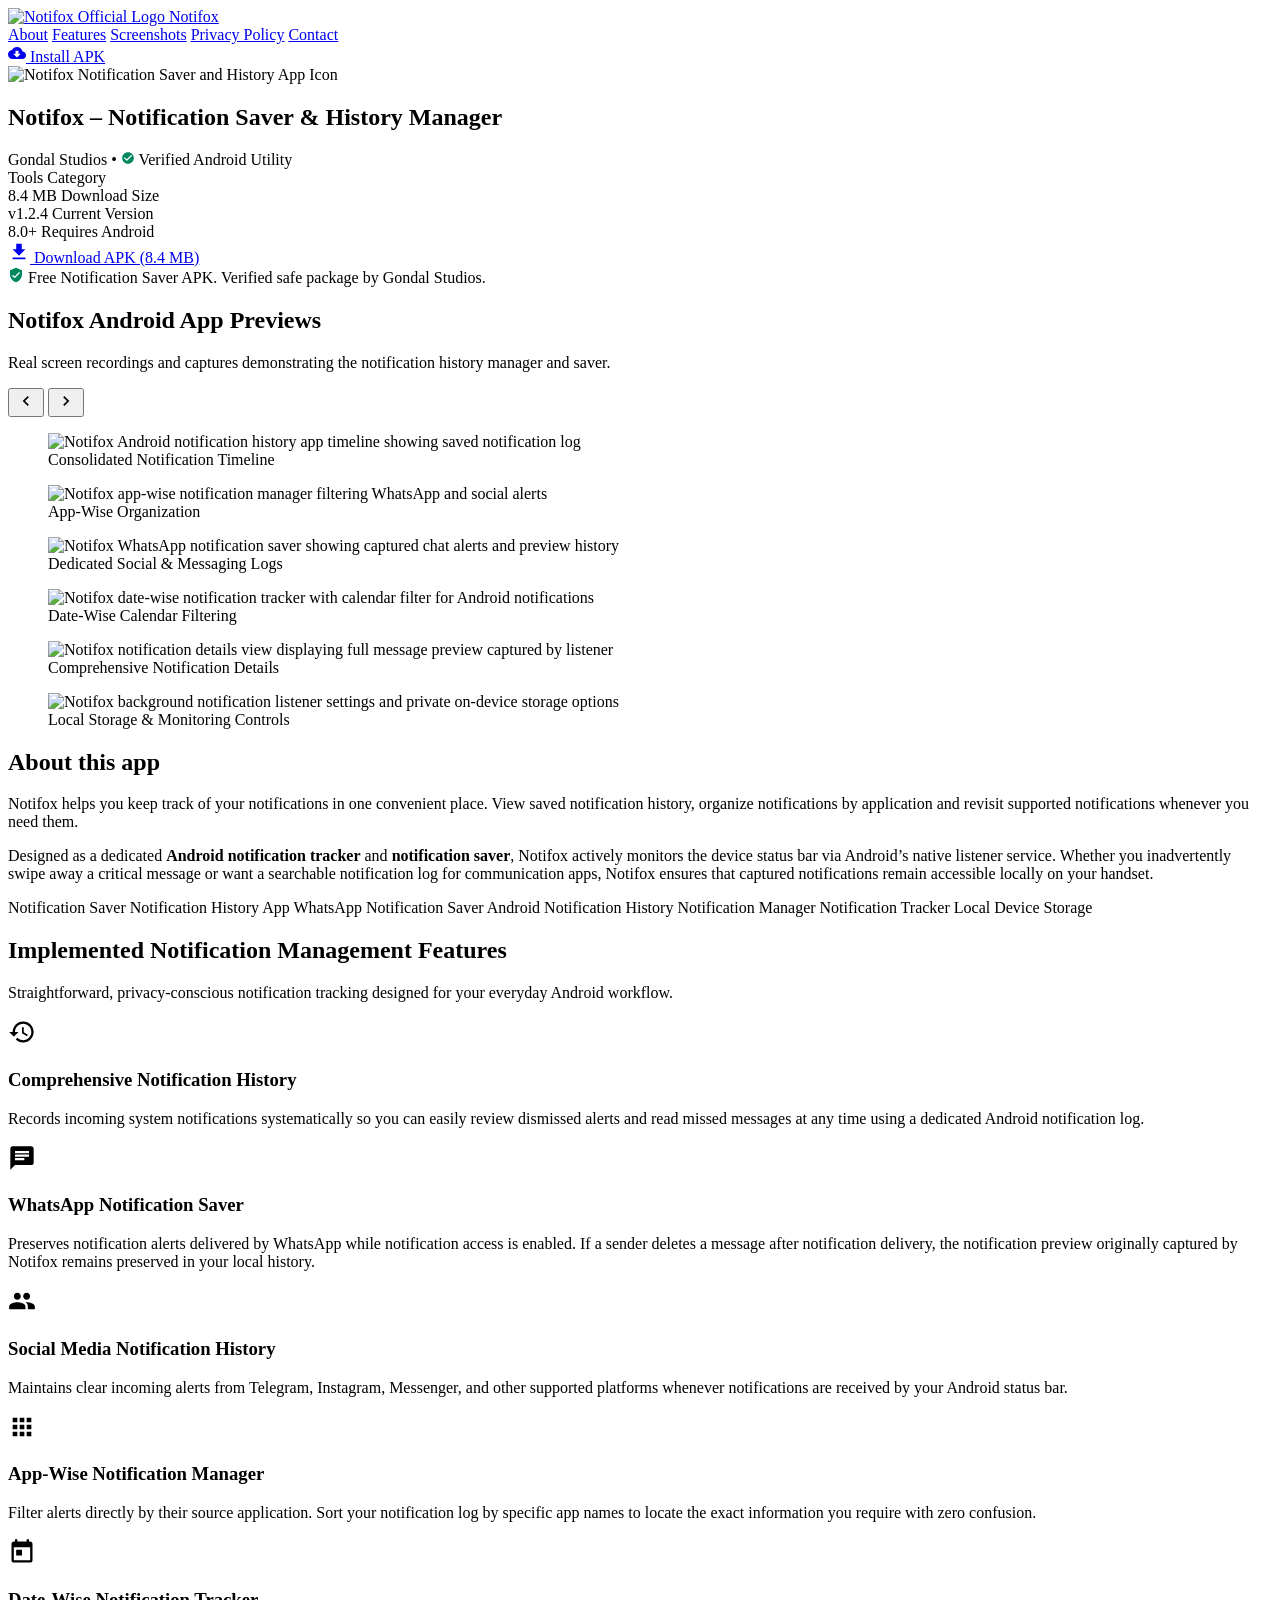
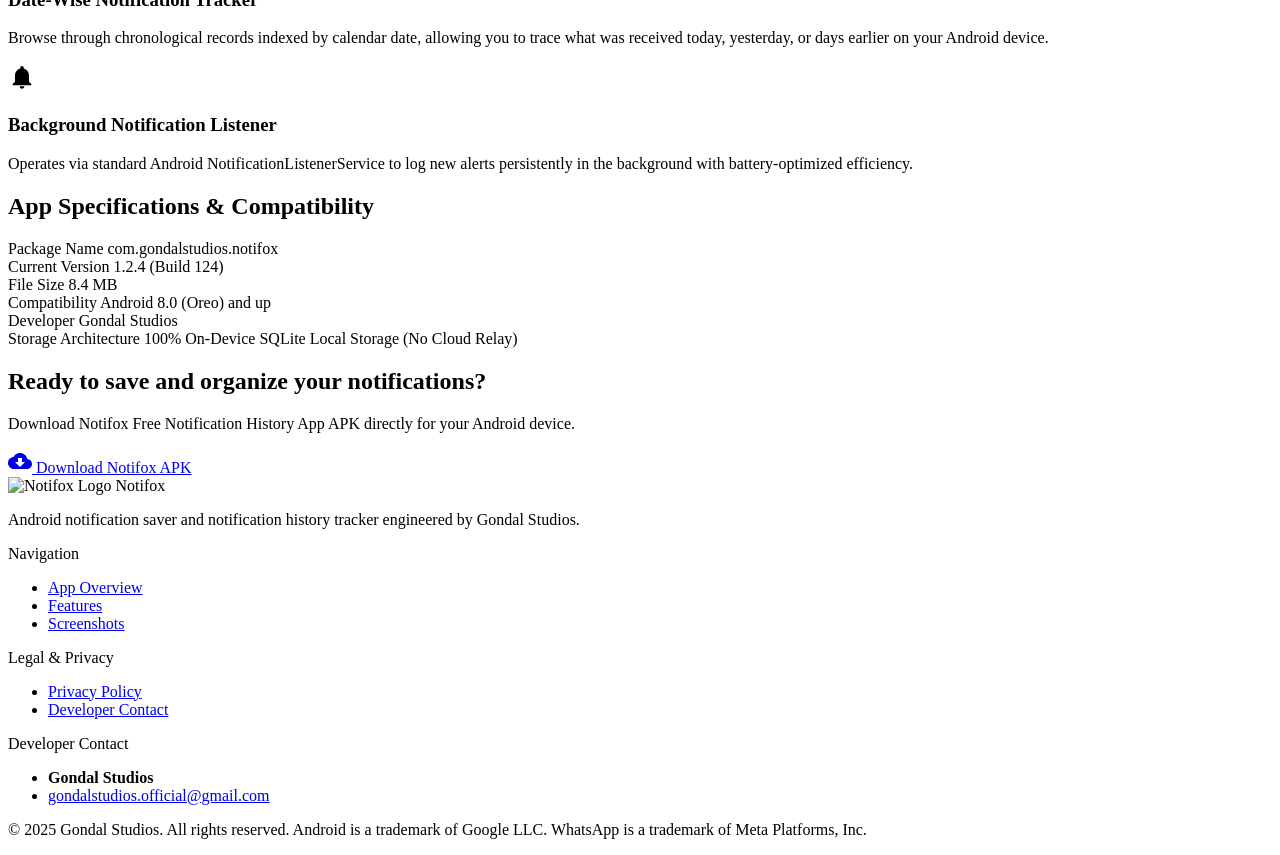
==== index.html @ d91ffbf2 "Add files via upload" ====
<!DOCTYPE html>
<html lang="en" prefix="og: https://ogp.me/ns#">
<head>
  <meta charset="UTF-8">
  <meta name="viewport" content="width=device-width, initial-scale=1.0, shrink-to-fit=no">
  <meta http-equiv="X-UA-Compatible" content="IE=edge">

  <!-- Primary SEO Metadata -->
  <title data-config="seoTitle">Notifox – Notification Saver & History for WhatsApp and Android</title>
  <meta name="title" content="Notifox – Notification Saver & History for WhatsApp and Android">
  <meta name="description" data-config-content="seoDescription" content="Save and manage your notification history with Notifox. Keep track of WhatsApp and other app notifications in one convenient place. Download Notifox APK for free.">
  <meta name="keywords" data-config-content="keywords" content="Notifox, Notification Saver, Notification History App, WhatsApp Notification Saver, Android Notification History, Notification Manager, Notification Tracker, WhatsApp Notification History, Save WhatsApp Notifications, Social Media Notification History, Deleted Message Notification History, Notification History Android, Notification Saver APK, Free Notification History App">
  <meta name="author" content="Gondal Studios">
  <meta name="robots" content="index, follow, max-image-preview:large, max-snippet:-1, max-video-preview:-1">
  <meta name="googlebot" content="index, follow, max-snippet:-1, max-image-preview:large, max-video-preview:-1">
  <meta name="bingbot" content="index, follow, max-snippet:-1, max-image-preview:large">
  
  <!-- Canonical URL -->
  <link rel="canonical" href="https://notifox.vercel.app/">

  <!-- Mobile & Browser Display -->
  <meta name="theme-color" content="#ffffff">
  <meta name="application-name" content="Notifox">
  <meta name="apple-mobile-web-app-capable" content="yes">
  <meta name="apple-mobile-web-app-status-bar-style" content="default">
  <meta name="apple-mobile-web-app-title" content="Notifox">
  <meta name="format-detection" content="telephone=no">

  <!-- Open Graph / Facebook -->
  <meta property="og:type" content="website">
  <meta property="og:url" content="https://notifox.vercel.app/">
  <meta property="og:site_name" content="Notifox">
  <meta property="og:locale" content="en_US">
  <meta property="og:title" data-config-content="seoTitle" content="Notifox – Notification Saver & History for WhatsApp and Android">
  <meta property="og:description" data-config-content="seoDescription" content="Save and manage your notification history with Notifox. Keep track of WhatsApp and other app notifications in one convenient place. Download Notifox APK for free.">
  <meta property="og:image" content="https://notifox.vercel.app/assets/icons/app-icon.png">
  <meta property="og:image:alt" content="Notifox - Android Notification Saver App Icon">
  <meta property="og:image:type" content="image/png">
  <meta property="og:image:width" content="512">
  <meta property="og:image:height" content="512">

  <!-- Twitter Card Metadata -->
  <meta name="twitter:card" content="summary">
  <meta name="twitter:site" content="@GondalStudios">
  <meta name="twitter:creator" content="@GondalStudios">
  <meta name="twitter:title" content="Notifox – Notification Saver & History for WhatsApp and Android">
  <meta name="twitter:description" content="Save and manage your notification history with Notifox. Keep track of WhatsApp and other app notifications in one convenient place. Download Notifox APK for free.">
  <meta name="twitter:image" content="https://notifox.vercel.app/assets/icons/app-icon.png">

  <!-- Favicons (PNG) -->
  <link rel="icon" type="image/png" sizes="64x64" href="assets/icons/favicon.png">
  <link rel="icon" type="image/png" sizes="32x32" href="assets/icons/favicon.png">
  <link rel="apple-touch-icon" sizes="180x180" href="assets/icons/app-icon.png">

  <!-- Google Fonts: Preconnect -->
  <link rel="preconnect" href="https://fonts.googleapis.com">
  <link rel="preconnect" href="https://fonts.gstatic.com" crossorigin>
  <link href="https://fonts.googleapis.com/css2?family=Google+Sans:wght@400;500;700&family=Inter:wght@400;500;600;700&display=swap" rel="stylesheet">

  <link rel="stylesheet" href="css/style.css">

  <!-- Structured Data: Organization -->
  <script type="application/ld+json">
  {
    "@context": "https://schema.org",
    "@type": "Organization",
    "@id": "https://notifox.vercel.app/#organization",
    "name": "Gondal Studios",
    "url": "https://notifox.vercel.app/",
    "logo": {
      "@type": "ImageObject",
      "url": "https://notifox.vercel.app/assets/icons/app-icon.png",
      "width": 512,
      "height": 512
    },
    "email": "gondalstudios.official@gmail.com"
  }
  </script>

  <!-- Structured Data: WebSite -->
  <script type="application/ld+json">
  {
    "@context": "https://schema.org",
    "@type": "WebSite",
    "@id": "https://notifox.vercel.app/#website",
    "url": "https://notifox.vercel.app/",
    "name": "Notifox",
    "description": "Android Notification Saver & Notification History Application",
    "publisher": {
      "@id": "https://notifox.vercel.app/#organization"
    },
    "inLanguage": "en-US"
  }
  </script>

  <!-- Structured Data: SoftwareApplication (Accurate, Real Data Only) -->
  <script type="application/ld+json">
  {
    "@context": "https://schema.org",
    "@type": "SoftwareApplication",
    "@id": "https://notifox.vercel.app/#application",
    "name": "Notifox",
    "alternateName": "Notifox Android Notification Saver",
    "operatingSystem": "Android 8.0 and up",
    "applicationCategory": "UtilitiesApplication",
    "applicationSubCategory": "Notification Manager",
    "softwareVersion": "1.2.4",
    "fileSize": "8.4MB",
    "description": "Save and manage your notification history with Notifox. Keep track of WhatsApp and other app notifications in one convenient place. Download Notifox APK for free.",
    "url": "https://notifox.vercel.app/",
    "downloadUrl": "https://drive.google.com/uc?export=download&id=YOUR_FILE_ID_HERE",
    "author": {
      "@id": "https://notifox.vercel.app/#organization"
    },
    "offers": {
      "@type": "Offer",
      "price": "0",
      "priceCurrency": "USD",
      "availability": "https://schema.org/InStock"
    },
    "featureList": [
      "Notification History Timeline",
      "WhatsApp Notification Saver",
      "Social Media Notification History",
      "App-wise Notification Organization",
      "Date-wise Notification History Calendar",
      "Background Notification Listener",
      "Private On-Device SQLite Storage"
    ]
  }
  </script>
</head>
<body>

  <!-- Top Play Store Style Navigation Bar -->
  <header class="ps-navbar" role="banner">
    <div class="container ps-navbar-inner">
      <a href="index.html" class="ps-brand" aria-label="Notifox Home - Android Notification History App">
        <img src="assets/icons/app-icon.png" alt="Notifox Official Logo" class="brand-icon" width="36" height="36" decoding="async">
        <span class="brand-text">Notifox</span>
      </a>

      <nav class="ps-nav-links" aria-label="Main Navigation">
        <a href="#about" class="nav-item">About</a>
        <a href="#features" class="nav-item">Features</a>
        <a href="#screenshots" class="nav-item">Screenshots</a>
        <a href="pages/privacy.html" class="nav-item">Privacy Policy</a>
        <a href="pages/contact.html" class="nav-item">Contact</a>
      </nav>

      <div class="ps-nav-cta">
        <a href="#" class="btn-download-trigger btn-header-action" data-download-btn target="_blank" rel="noopener noreferrer" aria-label="Download Notifox APK Free">
          <svg class="icon" viewBox="0 0 24 24" width="18" height="18" fill="currentColor" aria-hidden="true">
            <path d="M19.35 10.04C18.67 6.59 15.64 4 12 4 9.11 4 6.6 5.64 5.35 8.04 2.34 8.36 0 10.91 0 14c0 3.31 2.69 6 6 6h13c2.76 0 5-2.24 5-5 0-2.64-2.05-4.78-4.65-4.96zM17 13l-5 5-5-5h3V9h4v4h3z"/>
          </svg>
          <span>Install APK</span>
        </a>
      </div>
    </div>
  </header>

  <main id="main-content">
    <!-- Play Store Product Hero Section -->
    <section class="app-hero-section" aria-labelledby="app-title">
      <div class="container">
        <div class="app-hero-card">
          <!-- App Icon Box -->
          <div class="app-icon-wrapper">
            <img src="assets/icons/app-icon.png" alt="Notifox Notification Saver and History App Icon" class="app-icon" width="144" height="144" data-config-src="appIconPath" fetchpriority="high">
          </div>

          <!-- App Metadata & Quick Details -->
          <div class="app-meta-wrapper">
            <div class="app-title-group">
              <h1 id="app-title" class="app-name">Notifox – Notification Saver &amp; History Manager</h1>
              <div class="developer-subline">
                <span class="developer-name" data-config="developerName">Gondal Studios</span>
                <span class="bullet" aria-hidden="true">•</span>
                <span class="verified-tag">
                  <svg viewBox="0 0 24 24" width="14" height="14" fill="#01875f" aria-hidden="true">
                    <path d="M12 2C6.48 2 2 6.48 2 12s4.48 10 10 10 10-4.48 10-10S17.52 2 12 2zm-2 15l-5-5 1.41-1.41L10 14.17l7.59-7.59L19 8l-9 9z"/>
                  </svg>
                  <span>Verified Android Utility</span>
                </span>
              </div>
            </div>

            <!-- Play Store Badges Row -->
            <div class="meta-chips-row">
              <div class="meta-chip">
                <span class="chip-top" data-config="category">Tools</span>
                <span class="chip-bottom">Category</span>
              </div>
              <div class="divider-vertical" aria-hidden="true"></div>
              <div class="meta-chip">
                <span class="chip-top" data-config="apkSize">8.4 MB</span>
                <span class="chip-bottom">Download Size</span>
              </div>
              <div class="divider-vertical" aria-hidden="true"></div>
              <div class="meta-chip">
                <span class="chip-top" data-config="version">v1.2.4</span>
                <span class="chip-bottom">Current Version</span>
              </div>
              <div class="divider-vertical" aria-hidden="true"></div>
              <div class="meta-chip">
                <span class="chip-top">8.0+</span>
                <span class="chip-bottom">Requires Android</span>
              </div>
            </div>

            <!-- Main Download CTA Button -->
            <div class="hero-actions">
              <a href="#" class="btn-primary-play btn-download-trigger" data-download-btn target="_blank" rel="noopener noreferrer" aria-label="Download Notifox APK 8.4 MB">
                <svg viewBox="0 0 24 24" width="22" height="22" fill="currentColor" aria-hidden="true">
                  <path d="M5 20h14v-2H5v2zM19 9h-4V3H9v6H5l7 7 7-7z"/>
                </svg>
                <span>Download APK (<span data-config="apkSize">8.4 MB</span>)</span>
              </a>

              <div class="action-security-note">
                <svg viewBox="0 0 24 24" width="16" height="16" fill="#01875f" aria-hidden="true">
                  <path d="M12 1L3 5v6c0 5.55 3.84 10.74 9 12 5.16-1.26 9-6.45 9-12V5l-9-4zm-2 16l-4-4 1.41-1.41L10 14.17l6.59-6.59L18 9l-8 8z"/>
                </svg>
                <span>Free Notification Saver APK. Verified safe package by Gondal Studios.</span>
              </div>
            </div>
          </div>
        </div>
      </div>
    </section>

    <!-- Screenshot Gallery Section -->
    <section id="screenshots" class="screenshots-section" aria-labelledby="screenshots-title">
      <div class="container">
        <div class="section-header-row">
          <div class="section-heading-group">
            <h2 id="screenshots-title" class="section-title">Notifox Android App Previews</h2>
            <p class="section-subtitle">Real screen recordings and captures demonstrating the notification history manager and saver.</p>
          </div>
          <!-- Gallery Controls for Desktop Navigation -->
          <div class="gallery-nav-buttons" aria-hidden="true">
            <button type="button" id="scrollGalleryPrev" class="gallery-arrow-btn" aria-label="Previous screenshot">
              <svg viewBox="0 0 24 24" width="20" height="20" fill="currentColor"><path d="M15.41 7.41L14 6l-6 6 6 6 1.41-1.41L10.83 12z"/></svg>
            </button>
            <button type="button" id="scrollGalleryNext" class="gallery-arrow-btn" aria-label="Next screenshot">
              <svg viewBox="0 0 24 24" width="20" height="20" fill="currentColor"><path d="M10 6L8.59 7.41 13.17 12l-4.58 4.59L10 18l6-6z"/></svg>
            </button>
          </div>
        </div>

        <!-- Scrollable Track with 6 Screenshots -->
        <div class="gallery-track-container" id="galleryContainer">
          <div class="gallery-track" id="galleryTrack">
            <figure class="screenshot-card" data-index="0">
              <img src="assets/screenshots/screenshot-1.png" alt="Notifox Android notification history app timeline showing saved notification log" width="230" height="498" loading="lazy" decoding="async">
              <figcaption>Consolidated Notification Timeline</figcaption>
            </figure>
            <figure class="screenshot-card" data-index="1">
              <img src="assets/screenshots/screenshot-2.png" alt="Notifox app-wise notification manager filtering WhatsApp and social alerts" width="230" height="498" loading="lazy" decoding="async">
              <figcaption>App-Wise Organization</figcaption>
            </figure>
            <figure class="screenshot-card" data-index="2">
              <img src="assets/screenshots/screenshot-3.png" alt="Notifox WhatsApp notification saver showing captured chat alerts and preview history" width="230" height="498" loading="lazy" decoding="async">
              <figcaption>Dedicated Social &amp; Messaging Logs</figcaption>
            </figure>
            <figure class="screenshot-card" data-index="3">
              <img src="assets/screenshots/screenshot-4.png" alt="Notifox date-wise notification tracker with calendar filter for Android notifications" width="230" height="498" loading="lazy" decoding="async">
              <figcaption>Date-Wise Calendar Filtering</figcaption>
            </figure>
            <figure class="screenshot-card" data-index="4">
              <img src="assets/screenshots/screenshot-5.png" alt="Notifox notification details view displaying full message preview captured by listener" width="230" height="498" loading="lazy" decoding="async">
              <figcaption>Comprehensive Notification Details</figcaption>
            </figure>
            <figure class="screenshot-card" data-index="5">
              <img src="assets/screenshots/screenshot-6.png" alt="Notifox background notification listener settings and private on-device storage options" width="230" height="498" loading="lazy" decoding="async">
              <figcaption>Local Storage &amp; Monitoring Controls</figcaption>
            </figure>
          </div>
        </div>
      </div>
    </section>

    <!-- About Section -->
    <section id="about" class="about-section" aria-labelledby="about-title">
      <div class="container">
        <div class="about-card">
          <h2 id="about-title" class="section-title">About this app</h2>
          
          <div class="about-body">
            <!-- Exact official statement as required -->
            <p class="app-official-description" data-config="aboutText">
              Notifox helps you keep track of your notifications in one convenient place. View saved notification history, organize notifications by application and revisit supported notifications whenever you need them.
            </p>

            <p class="app-official-description" style="margin-top: 10px;">
              Designed as a dedicated <strong>Android notification tracker</strong> and <strong>notification saver</strong>, Notifox actively monitors the device status bar via Android’s native listener service. Whether you inadvertently swipe away a critical message or want a searchable notification log for communication apps, Notifox ensures that captured notifications remain accessible locally on your handset.
            </p>

            <div class="tags-row">
              <span class="spec-tag">Notification Saver</span>
              <span class="spec-tag">Notification History App</span>
              <span class="spec-tag">WhatsApp Notification Saver</span>
              <span class="spec-tag">Android Notification History</span>
              <span class="spec-tag">Notification Manager</span>
              <span class="spec-tag">Notification Tracker</span>
              <span class="spec-tag">Local Device Storage</span>
            </div>
          </div>
        </div>
      </div>
    </section>

    <!-- Features Section -->
    <section id="features" class="features-section" aria-labelledby="features-title">
      <div class="container">
        <div class="section-header">
          <h2 id="features-title" class="section-title">Implemented Notification Management Features</h2>
          <p class="section-subtitle">Straightforward, privacy-conscious notification tracking designed for your everyday Android workflow.</p>
        </div>

        <div class="features-grid">
          <!-- 1. Notification History -->
          <article class="feature-card">
            <div class="feature-icon-box blue" aria-hidden="true">
              <svg viewBox="0 0 24 24" width="28" height="28" fill="currentColor">
                <path d="M13 3c-4.97 0-9 4.03-9 9H1l3.89 3.89.07.14L9 12H6c0-3.87 3.13-7 7-7s7 3.13 7 7-3.13 7-7 7c-1.93 0-3.68-.79-4.94-2.06l-1.42 1.42C8.27 19.99 10.51 21 13 21c4.97 0 9-4.03 9-9s-4.03-9-9-9zm-1 5v5l4.28 2.54.72-1.21-3.5-2.08V8H12z"/>
              </svg>
            </div>
            <h3 class="feature-name">Comprehensive Notification History</h3>
            <p class="feature-desc">Records incoming system notifications systematically so you can easily review dismissed alerts and read missed messages at any time using a dedicated Android notification log.</p>
          </article>

          <!-- 2. WhatsApp Notifications -->
          <article class="feature-card">
            <div class="feature-icon-box green" aria-hidden="true">
              <svg viewBox="0 0 24 24" width="28" height="28" fill="currentColor">
                <path d="M20 2H4c-1.1 0-1.99.9-1.99 2L2 22l4-4h14c1.1 0 2-.9 2-2V4c0-1.1-.9-2-2-2zM6 9h12v2H6V9zm8 5H6v-2h8v2zm4-6H6V6h12v2z"/>
              </svg>
            </div>
            <h3 class="feature-name">WhatsApp Notification Saver</h3>
            <p class="feature-desc">Preserves notification alerts delivered by WhatsApp while notification access is enabled. If a sender deletes a message after notification delivery, the notification preview originally captured by Notifox remains preserved in your local history.</p>
          </article>

          <!-- 3. Social Media Notifications -->
          <article class="feature-card">
            <div class="feature-icon-box purple" aria-hidden="true">
              <svg viewBox="0 0 24 24" width="28" height="28" fill="currentColor">
                <path d="M16 11c1.66 0 2.99-1.34 2.99-3S17.66 5 16 5c-1.66 0-3 1.34-3 3s1.34 3 3 3zm-8 0c1.66 0 2.99-1.34 2.99-3S9.66 5 8 5C6.34 5 5 6.34 5 8s1.34 3 3 3zm0 2c-2.33 0-7 1.17-7 3.5V19h14v-2.5c0-2.33-4.67-3.5-7-3.5zm8 0c-.29 0-.62.02-.97.05 1.16.84 1.97 1.97 1.97 3.45V19h6v-2.5c0-2.33-4.67-3.5-7-3.5z"/>
              </svg>
            </div>
            <h3 class="feature-name">Social Media Notification History</h3>
            <p class="feature-desc">Maintains clear incoming alerts from Telegram, Instagram, Messenger, and other supported platforms whenever notifications are received by your Android status bar.</p>
          </article>

          <!-- 4. App-wise Notification Organization -->
          <article class="feature-card">
            <div class="feature-icon-box amber" aria-hidden="true">
              <svg viewBox="0 0 24 24" width="28" height="28" fill="currentColor">
                <path d="M4 8h4V4H4v4zm6 12h4v-4h-4v4zm-6 0h4v-4H4v4zm0-6h4v-4H4v4zm6 0h4v-4h-4v4zm6-10v4h4V4h-4zm-6 4h4V4h-4v4zm6 6h4v-4h-4v4zm0 6h4v-4h-4v4z"/>
              </svg>
            </div>
            <h3 class="feature-name">App-Wise Notification Manager</h3>
            <p class="feature-desc">Filter alerts directly by their source application. Sort your notification log by specific app names to locate the exact information you require with zero confusion.</p>
          </article>

          <!-- 5. Date-wise Notification History -->
          <article class="feature-card">
            <div class="feature-icon-box teal" aria-hidden="true">
              <svg viewBox="0 0 24 24" width="28" height="28" fill="currentColor">
                <path d="M19 3h-1V1h-2v2H8V1H6v2H5c-1.11 0-1.99.9-1.99 2L3 19c0 1.1.89 2 2 2h14c1.1 0 2-.9 2-2V5c0-1.1-.9-2-2-2zm0 16H5V8h14v11zM7 10h5v5H7z"/>
              </svg>
            </div>
            <h3 class="feature-name">Date-Wise Notification Tracker</h3>
            <p class="feature-desc">Browse through chronological records indexed by calendar date, allowing you to trace what was received today, yesterday, or days earlier on your Android device.</p>
          </article>

          <!-- 6. Background Notification Listener -->
          <article class="feature-card">
            <div class="feature-icon-box indigo" aria-hidden="true">
              <svg viewBox="0 0 24 24" width="28" height="28" fill="currentColor">
                <path d="M12 22c1.1 0 2-.9 2-2h-4c0 1.1.89 2 2 2zm6-6v-5c0-3.07-1.64-5.64-4.5-6.32V4c0-.83-.67-1.5-1.5-1.5s-1.5.67-1.5 1.5v.68C7.63 5.36 6 7.92 6 11v5l-2 2v1h16v-1l-2-2z"/>
              </svg>
            </div>
            <h3 class="feature-name">Background Notification Listener</h3>
            <p class="feature-desc">Operates via standard Android NotificationListenerService to log new alerts persistently in the background with battery-optimized efficiency.</p>
          </article>
        </div>
      </div>
    </section>

    <!-- Technical Specifications & App Info Section -->
    <section class="specs-section" aria-labelledby="specs-title">
      <div class="container">
        <h2 id="specs-title" class="section-title">App Specifications &amp; Compatibility</h2>

        <div class="specs-table-wrapper">
          <div class="specs-row">
            <span class="spec-label">Package Name</span>
            <span class="spec-value" data-config="packageName">com.gondalstudios.notifox</span>
          </div>
          <div class="specs-row">
            <span class="spec-label">Current Version</span>
            <span class="spec-value" data-config="version">1.2.4 (Build 124)</span>
          </div>
          <div class="specs-row">
            <span class="spec-label">File Size</span>
            <span class="spec-value" data-config="apkSize">8.4 MB</span>
          </div>
          <div class="specs-row">
            <span class="spec-label">Compatibility</span>
            <span class="spec-value" data-config="androidRequirement">Android 8.0 (Oreo) and up</span>
          </div>
          <div class="specs-row">
            <span class="spec-label">Developer</span>
            <span class="spec-value" data-config="developerName">Gondal Studios</span>
          </div>
          <div class="specs-row">
            <span class="spec-label">Storage Architecture</span>
            <span class="spec-value">100% On-Device SQLite Local Storage (No Cloud Relay)</span>
          </div>
        </div>
      </div>
    </section>

    <!-- Bottom Install / Download Banner -->
    <section class="bottom-cta-section" aria-labelledby="cta-heading">
      <div class="container">
        <div class="cta-banner-card">
          <div class="cta-banner-content">
            <h2 id="cta-heading" class="cta-title">Ready to save and organize your notifications?</h2>
            <p class="cta-desc">Download Notifox Free Notification History App APK directly for your Android device.</p>
          </div>
          <div class="cta-banner-btn-wrap">
            <a href="#" class="btn-primary-play btn-large btn-download-trigger" data-download-btn target="_blank" rel="noopener noreferrer" aria-label="Download Notifox APK from Gondal Studios">
              <svg viewBox="0 0 24 24" width="24" height="24" fill="currentColor" aria-hidden="true">
                <path d="M19.35 10.04C18.67 6.59 15.64 4 12 4 9.11 4 6.6 5.64 5.35 8.04 2.34 8.36 0 10.91 0 14c0 3.31 2.69 6 6 6h13c2.76 0 5-2.24 5-5 0-2.64-2.05-4.78-4.65-4.96zM17 13l-5 5-5-5h3V9h4v4h3z"/>
              </svg>
              <span>Download Notifox APK</span>
            </a>
          </div>
        </div>
      </div>
    </section>
  </main>

  <!-- Google Play Style Lightbox Modal -->
  <div id="screenshotModal" class="lightbox-modal" role="dialog" aria-modal="true" aria-label="Screenshot Preview" hidden>
    <div class="lightbox-backdrop" id="modalBackdrop"></div>
    <div class="lightbox-dialog">
      <button type="button" class="lightbox-close" id="modalCloseBtn" aria-label="Close dialog">
        <svg viewBox="0 0 24 24" width="24" height="24" fill="currentColor"><path d="M19 6.41L17.59 5 12 10.59 6.41 5 5 6.41 10.59 12 5 17.59 6.41 19 12 13.41 17.59 19 19 17.59 13.41 12z"/></svg>
      </button>

      <div class="lightbox-content-box">
        <button type="button" class="lightbox-nav prev" id="modalPrevBtn" aria-label="Previous image">
          <svg viewBox="0 0 24 24" width="28" height="28" fill="currentColor"><path d="M15.41 7.41L14 6l-6 6 6 6 1.41-1.41L10.83 12z"/></svg>
        </button>

        <div class="lightbox-stage">
          <img id="lightboxActiveImg" src="" alt="Active Screenshot Preview" class="lightbox-image">
          <div id="lightboxCaption" class="lightbox-caption"></div>
        </div>

        <button type="button" class="lightbox-nav next" id="modalNextBtn" aria-label="Next image">
          <svg viewBox="0 0 24 24" width="28" height="28" fill="currentColor"><path d="M10 6L8.59 7.41 13.17 12l-4.58 4.59L10 18l6-6z"/></svg>
        </button>
      </div>

      <div class="lightbox-counter" id="modalCounter">1 / 6</div>
    </div>
  </div>

  <!-- Footer Section -->
  <footer class="ps-footer" role="contentinfo">
    <div class="container footer-inner">
      <div class="footer-top">
        <div class="footer-brand">
          <div class="footer-brand-title">
            <img src="assets/icons/app-icon.png" alt="Notifox Logo" width="26" height="26" loading="lazy">
            <span>Notifox</span>
          </div>
          <p class="footer-brand-desc">Android notification saver and notification history tracker engineered by Gondal Studios.</p>
        </div>

        <div class="footer-links-group">
          <span class="footer-group-title">Navigation</span>
          <ul class="footer-list">
            <li><a href="index.html">App Overview</a></li>
            <li><a href="#features">Features</a></li>
            <li><a href="#screenshots">Screenshots</a></li>
          </ul>
        </div>

        <div class="footer-links-group">
          <span class="footer-group-title">Legal &amp; Privacy</span>
          <ul class="footer-list">
            <li><a href="pages/privacy.html">Privacy Policy</a></li>
            <li><a href="pages/contact.html">Developer Contact</a></li>
          </ul>
        </div>

        <div class="footer-links-group">
          <span class="footer-group-title">Developer Contact</span>
          <ul class="footer-list">
            <li><strong data-config="developerName">Gondal Studios</strong></li>
            <li>
              <a href="#" class="footer-email-link" data-config-email="contactEmail">
                <span data-config="contactEmail">gondalstudios.official@gmail.com</span>
              </a>
            </li>
          </ul>
        </div>
      </div>

      <div class="footer-bottom">
        <p class="copyright-text">
          &copy; <span id="currentYear">2025</span> <span data-config="developerName">Gondal Studios</span>. All rights reserved. Android is a trademark of Google LLC. WhatsApp is a trademark of Meta Platforms, Inc.
        </p>
      </div>
    </div>
  </footer>

  <!-- Scripts -->
  <script src="config.js"></script>
  <script src="js/app.js"></script>
  <script src="js/lightbox.js"></script>
</body>
</html>
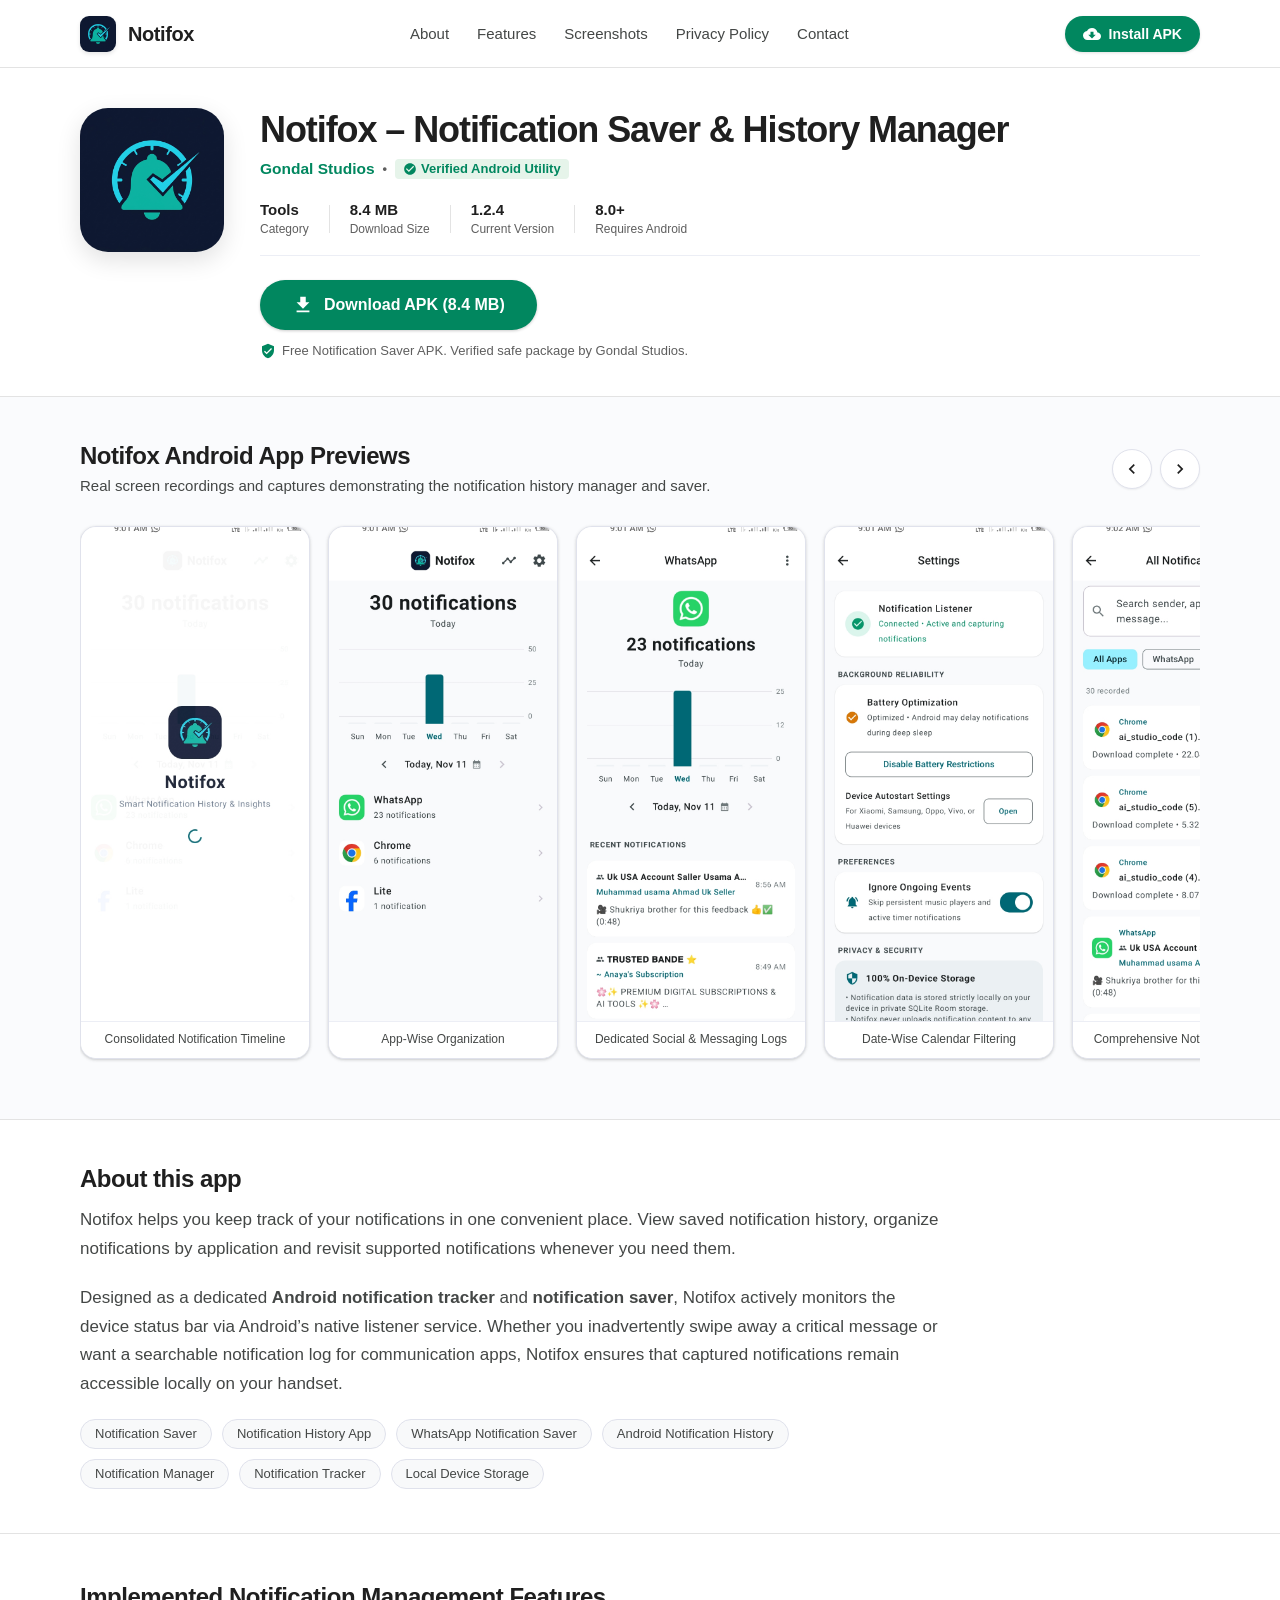
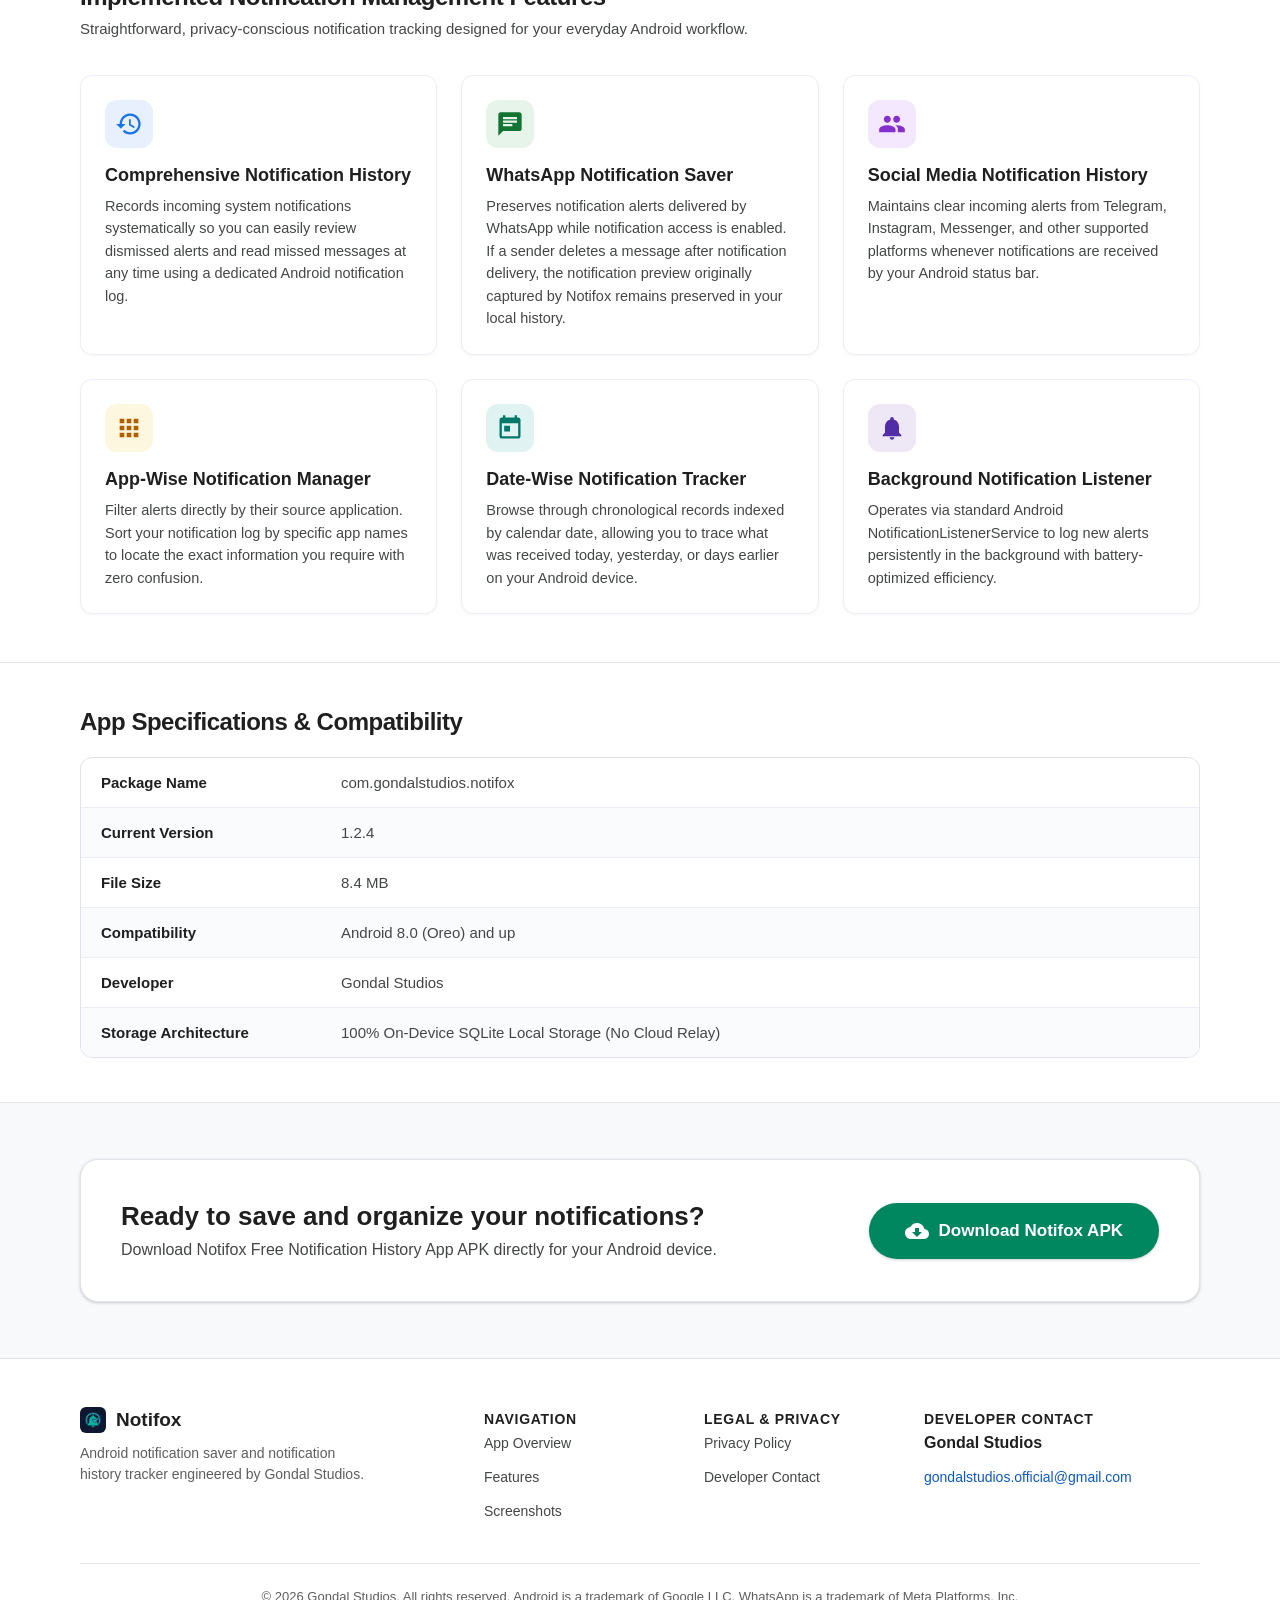
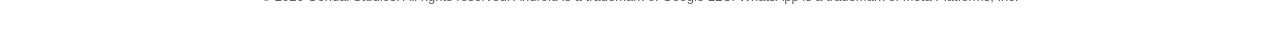
==== commit d327c294: "index.html" ====
--- a/index.html
+++ b/index.html
@@ -1,6 +1,7 @@
 <!DOCTYPE html>
 <html lang="en" prefix="og: https://ogp.me/ns#">
 <head>
+<meta name="google-site-verification" content="1JZB82-mgSYP3_baLb5-eZZMFfit2ux_JCQ_IkQugLo" />
   <meta charset="UTF-8">
   <meta name="viewport" content="width=device-width, initial-scale=1.0, shrink-to-fit=no">
   <meta http-equiv="X-UA-Compatible" content="IE=edge">
--- a/css/style.css
+++ b/css/style.css
@@ -0,0 +1,1153 @@
+/* ==========================================================================
+   Notifox - Google Play Store Aesthetic Stylesheet
+   Developed by Gondal Studios
+   ========================================================================== */
+
+:root {
+  /* Google Play Color Palette */
+  --ps-primary: #01875f;
+  --ps-primary-hover: #016f4e;
+  --ps-primary-active: #01583e;
+  --ps-blue: #0b57d0;
+  --ps-blue-hover: #0842a0;
+  --ps-surface: #ffffff;
+  --ps-surface-subtle: #f8f9fa;
+  --ps-surface-card: #f8fafd;
+  --ps-text-main: #1f1f1f;
+  --ps-text-secondary: #444746;
+  --ps-text-tertiary: #5e5e5e;
+  --ps-border: #e0e2ec;
+  --ps-border-subtle: #eceef5;
+  --ps-divider: #e3e3e3;
+  --shadow-sm: 0 1px 2px 0 rgba(60, 64, 67, 0.15), 0 1px 3px 1px rgba(60, 64, 67, 0.08);
+  --shadow-md: 0 4px 6px -1px rgba(0, 0, 0, 0.1), 0 2px 4px -1px rgba(0, 0, 0, 0.06);
+  --shadow-lg: 0 10px 25px -5px rgba(0, 0, 0, 0.1), 0 10px 10px -5px rgba(0, 0, 0, 0.04);
+  --radius-xs: 6px;
+  --radius-sm: 8px;
+  --radius-md: 12px;
+  --radius-lg: 18px;
+  --radius-xl: 24px;
+  --radius-pill: 9999px;
+  --font-family: 'Google Sans', 'Inter', -apple-system, BlinkMacSystemFont, 'Segoe UI', Roboto, Helvetica, Arial, sans-serif;
+  --container-max: 1160px;
+}
+
+/* Reset & Box Sizing */
+*, *::before, *::after {
+  box-sizing: border-box;
+  margin: 0;
+  padding: 0;
+}
+
+html {
+  font-family: var(--font-family);
+  font-size: 16px;
+  background-color: var(--ps-surface);
+  color: var(--ps-text-main);
+  scroll-behavior: smooth;
+  -webkit-text-size-adjust: 100%;
+}
+
+body {
+  line-height: 1.5;
+  overflow-x: hidden;
+  background-color: var(--ps-surface);
+  text-rendering: optimizeLegibility;
+  -webkit-font-smoothing: antialiased;
+}
+
+img {
+  max-width: 100%;
+  height: auto;
+  display: block;
+}
+
+a {
+  color: inherit;
+  text-decoration: none;
+}
+
+button {
+  font-family: inherit;
+  border: none;
+  background: transparent;
+  cursor: pointer;
+}
+
+/* Container */
+.container {
+  width: 100%;
+  max-width: var(--container-max);
+  margin-left: auto;
+  margin-right: auto;
+  padding-left: 20px;
+  padding-right: 20px;
+}
+
+.container-readable {
+  max-width: 820px;
+}
+
+/* ==========================================================================
+   Header & Navigation
+   ========================================================================== */
+.ps-navbar {
+  position: sticky;
+  top: 0;
+  z-index: 100;
+  background: rgba(255, 255, 255, 0.96);
+  backdrop-filter: blur(12px);
+  -webkit-backdrop-filter: blur(12px);
+  border-bottom: 1px solid var(--ps-divider);
+  height: 68px;
+  display: flex;
+  align-items: center;
+}
+
+.ps-navbar-inner {
+  display: flex;
+  align-items: center;
+  justify-content: space-between;
+}
+
+.ps-brand {
+  display: inline-flex;
+  align-items: center;
+  gap: 12px;
+  text-decoration: none;
+  line-height: 1;
+}
+
+.brand-icon {
+  width: 36px;
+  height: 36px;
+  border-radius: 9px;
+  flex-shrink: 0;
+  box-shadow: 0 2px 4px rgba(0, 0, 0, 0.1);
+  object-fit: cover;
+}
+
+.brand-text {
+  font-size: 1.25rem;
+  font-weight: 700;
+  color: var(--ps-text-main);
+  letter-spacing: -0.02em;
+  line-height: 1;
+}
+
+.ps-nav-links {
+  display: flex;
+  align-items: center;
+  gap: 28px;
+}
+
+.nav-item {
+  font-size: 0.938rem;
+  font-weight: 500;
+  color: var(--ps-text-secondary);
+  line-height: 1;
+  transition: color 0.15s ease;
+}
+
+.nav-item:hover, .nav-item.active {
+  color: var(--ps-blue);
+}
+
+.btn-header-action {
+  display: inline-flex;
+  align-items: center;
+  justify-content: center;
+  gap: 8px;
+  background-color: var(--ps-primary);
+  color: #ffffff;
+  padding: 9px 18px;
+  border-radius: var(--radius-pill);
+  font-size: 0.875rem;
+  font-weight: 600;
+  line-height: 1;
+  transition: background-color 0.15s ease, box-shadow 0.15s ease;
+  box-shadow: 0 1px 3px rgba(0,0,0,0.12);
+}
+
+.btn-header-action .icon {
+  flex-shrink: 0;
+}
+
+.btn-header-action:hover {
+  background-color: var(--ps-primary-hover);
+  box-shadow: 0 2px 6px rgba(1, 135, 95, 0.35);
+}
+
+/* ==========================================================================
+   App Hero Section (Play Store Product Card Style)
+   ========================================================================== */
+.app-hero-section {
+  padding-top: 40px;
+  padding-bottom: 36px;
+  border-bottom: 1px solid var(--ps-divider);
+}
+
+.app-hero-card {
+  display: flex;
+  align-items: flex-start;
+  gap: 36px;
+}
+
+.app-icon-wrapper {
+  flex-shrink: 0;
+  line-height: 0;
+}
+
+.app-icon {
+  width: 144px;
+  height: 144px;
+  border-radius: 28px;
+  box-shadow: 0 8px 24px rgba(0, 0, 0, 0.12);
+  object-fit: cover;
+  background: #f1f3f4;
+  display: block;
+}
+
+.app-meta-wrapper {
+  flex: 1;
+  display: flex;
+  flex-direction: column;
+}
+
+.app-title-group {
+  margin-bottom: 20px;
+}
+
+.app-name {
+  font-size: 2.25rem;
+  font-weight: 700;
+  color: var(--ps-text-main);
+  line-height: 1.2;
+  letter-spacing: -0.03em;
+  margin-bottom: 6px;
+}
+
+.developer-subline {
+  display: inline-flex;
+  align-items: center;
+  gap: 8px;
+  font-size: 0.969rem;
+  color: var(--ps-primary);
+  font-weight: 600;
+  line-height: 1;
+}
+
+.developer-name {
+  display: inline-block;
+  line-height: 1;
+}
+
+.developer-subline .bullet {
+  color: var(--ps-text-tertiary);
+  font-size: 0.8rem;
+  line-height: 1;
+}
+
+.verified-tag {
+  display: inline-flex;
+  align-items: center;
+  gap: 4px;
+  font-size: 0.813rem;
+  font-weight: 600;
+  color: var(--ps-primary);
+  background-color: #e6f4ea;
+  padding: 3px 8px;
+  border-radius: 4px;
+  line-height: 1;
+}
+
+.verified-tag svg {
+  flex-shrink: 0;
+}
+
+/* Chips Row */
+.meta-chips-row {
+  display: flex;
+  align-items: center;
+  flex-wrap: wrap;
+  gap: 20px;
+  margin-bottom: 24px;
+  padding-bottom: 18px;
+  border-bottom: 1px solid var(--ps-border-subtle);
+}
+
+.meta-chip {
+  display: flex;
+  flex-direction: column;
+  justify-content: center;
+}
+
+.chip-top {
+  font-size: 0.938rem;
+  font-weight: 700;
+  color: var(--ps-text-main);
+  line-height: 1.25;
+}
+
+.chip-bottom {
+  font-size: 0.75rem;
+  color: var(--ps-text-tertiary);
+  line-height: 1.25;
+  margin-top: 2px;
+}
+
+.divider-vertical {
+  width: 1px;
+  height: 28px;
+  background-color: var(--ps-divider);
+  align-self: center;
+}
+
+/* Actions */
+.hero-actions {
+  display: flex;
+  flex-direction: column;
+  align-items: flex-start;
+  gap: 12px;
+}
+
+.btn-primary-play {
+  display: inline-flex;
+  align-items: center;
+  justify-content: center;
+  gap: 10px;
+  background-color: var(--ps-primary);
+  color: #ffffff;
+  font-size: 1rem;
+  font-weight: 600;
+  line-height: 1;
+  padding: 14px 32px;
+  border-radius: var(--radius-pill);
+  transition: all 0.18s ease;
+  box-shadow: 0 1px 3px rgba(0, 0, 0, 0.2);
+}
+
+.btn-primary-play svg {
+  flex-shrink: 0;
+}
+
+.btn-primary-play:hover {
+  background-color: var(--ps-primary-hover);
+  box-shadow: 0 4px 12px rgba(1, 135, 95, 0.32);
+  transform: translateY(-1px);
+}
+
+.btn-large {
+  padding: 16px 36px;
+  font-size: 1.063rem;
+}
+
+.action-security-note {
+  display: inline-flex;
+  align-items: center;
+  gap: 6px;
+  font-size: 0.813rem;
+  line-height: 1.4;
+  color: var(--ps-text-tertiary);
+}
+
+.action-security-note svg {
+  flex-shrink: 0;
+}
+
+/* ==========================================================================
+   Screenshot Gallery Section
+   ========================================================================== */
+.screenshots-section {
+  padding: 44px 0;
+  background-color: #fafbfd;
+  border-bottom: 1px solid var(--ps-divider);
+}
+
+.section-header-row {
+  display: flex;
+  align-items: center;
+  justify-content: space-between;
+  margin-bottom: 24px;
+}
+
+.section-heading-group {
+  display: flex;
+  flex-direction: column;
+  gap: 4px;
+}
+
+.section-title {
+  font-size: 1.5rem;
+  font-weight: 700;
+  color: var(--ps-text-main);
+  letter-spacing: -0.02em;
+  line-height: 1.25;
+}
+
+.section-subtitle {
+  font-size: 0.938rem;
+  color: var(--ps-text-secondary);
+  line-height: 1.4;
+}
+
+.gallery-nav-buttons {
+  display: flex;
+  align-items: center;
+  gap: 8px;
+}
+
+.gallery-arrow-btn {
+  width: 40px;
+  height: 40px;
+  border-radius: 50%;
+  background: #ffffff;
+  border: 1px solid var(--ps-border);
+  color: var(--ps-text-main);
+  display: flex;
+  align-items: center;
+  justify-content: center;
+  transition: all 0.15s ease;
+  box-shadow: 0 1px 2px rgba(0,0,0,0.06);
+}
+
+.gallery-arrow-btn svg {
+  flex-shrink: 0;
+}
+
+.gallery-arrow-btn:hover {
+  background: #f1f3f4;
+  color: var(--ps-blue);
+  border-color: #c2c6dc;
+}
+
+.gallery-track-container {
+  overflow-x: auto;
+  scroll-behavior: smooth;
+  -webkit-overflow-scrolling: touch;
+  padding: 6px 0 16px 0;
+  scrollbar-width: thin;
+  scrollbar-color: #cfd4dc transparent;
+}
+
+.gallery-track-container::-webkit-scrollbar {
+  height: 6px;
+}
+
+.gallery-track-container::-webkit-scrollbar-thumb {
+  background: #cfd4dc;
+  border-radius: 10px;
+}
+
+.gallery-track {
+  display: flex;
+  gap: 18px;
+  scroll-snap-type: x mandatory;
+}
+
+.screenshot-card {
+  flex: 0 0 auto;
+  width: 230px;
+  border-radius: 16px;
+  overflow: hidden;
+  background: #ffffff;
+  border: 1px solid var(--ps-border);
+  box-shadow: var(--shadow-sm);
+  cursor: pointer;
+  scroll-snap-align: start;
+  display: flex;
+  flex-direction: column;
+  transition: transform 0.2s ease, box-shadow 0.2s ease;
+}
+
+.screenshot-card:hover {
+  transform: translateY(-4px);
+  box-shadow: var(--shadow-md);
+  border-color: #b9bec9;
+}
+
+.screenshot-card img {
+  width: 100%;
+  aspect-ratio: 9 / 19.5;
+  object-fit: cover;
+  background: #f0f2f5;
+  display: block;
+}
+
+.screenshot-card figcaption {
+  font-size: 0.75rem;
+  font-weight: 500;
+  color: var(--ps-text-secondary);
+  padding: 10px 12px;
+  text-align: center;
+  background-color: #ffffff;
+  border-top: 1px solid var(--ps-border-subtle);
+  white-space: nowrap;
+  overflow: hidden;
+  text-overflow: ellipsis;
+  line-height: 1.3;
+}
+
+/* ==========================================================================
+   About Section
+   ========================================================================== */
+.about-section {
+  padding: 44px 0;
+  border-bottom: 1px solid var(--ps-divider);
+}
+
+.about-card {
+  max-width: 860px;
+}
+
+.about-body {
+  margin-top: 12px;
+}
+
+.app-official-description {
+  font-size: 1.063rem;
+  line-height: 1.7;
+  color: var(--ps-text-secondary);
+  margin-bottom: 20px;
+}
+
+.tags-row {
+  display: flex;
+  flex-wrap: wrap;
+  gap: 10px;
+}
+
+.spec-tag {
+  font-size: 0.813rem;
+  font-weight: 500;
+  color: var(--ps-text-secondary);
+  background-color: var(--ps-surface-subtle);
+  border: 1px solid var(--ps-border);
+  padding: 6px 14px;
+  border-radius: var(--radius-pill);
+  line-height: 1.2;
+}
+
+/* ==========================================================================
+   Features Section
+   ========================================================================== */
+.features-section {
+  padding: 48px 0;
+  background-color: #ffffff;
+  border-bottom: 1px solid var(--ps-divider);
+}
+
+.section-header {
+  margin-bottom: 36px;
+  text-align: left;
+  display: flex;
+  flex-direction: column;
+  gap: 6px;
+}
+
+.features-grid {
+  display: grid;
+  grid-template-columns: repeat(3, 1fr);
+  gap: 24px;
+}
+
+.feature-card {
+  background: #ffffff;
+  border: 1px solid var(--ps-border-subtle);
+  border-radius: var(--radius-md);
+  padding: 24px;
+  display: flex;
+  flex-direction: column;
+  box-shadow: 0 1px 3px rgba(0, 0, 0, 0.04);
+  transition: border-color 0.15s ease, box-shadow 0.15s ease;
+}
+
+.feature-card:hover {
+  border-color: #c9ccd6;
+  box-shadow: var(--shadow-sm);
+}
+
+.feature-icon-box {
+  width: 48px;
+  height: 48px;
+  border-radius: 12px;
+  display: flex;
+  align-items: center;
+  justify-content: center;
+  margin-bottom: 16px;
+  flex-shrink: 0;
+}
+
+.feature-icon-box.blue { background-color: #e8f0fe; color: #1a73e8; }
+.feature-icon-box.green { background-color: #e6f4ea; color: #137333; }
+.feature-icon-box.purple { background-color: #f3e8fd; color: #8430ce; }
+.feature-icon-box.amber { background-color: #fef7e0; color: #b06000; }
+.feature-icon-box.teal { background-color: #e0f2f1; color: #00796b; }
+.feature-icon-box.indigo { background-color: #ede7f6; color: #512da8; }
+
+.feature-name {
+  font-size: 1.125rem;
+  font-weight: 700;
+  color: var(--ps-text-main);
+  margin-bottom: 8px;
+  line-height: 1.3;
+}
+
+.feature-desc {
+  font-size: 0.906rem;
+  color: var(--ps-text-secondary);
+  line-height: 1.55;
+}
+
+/* ==========================================================================
+   Specs Section
+   ========================================================================== */
+.specs-section {
+  padding: 44px 0;
+  border-bottom: 1px solid var(--ps-divider);
+}
+
+.specs-table-wrapper {
+  margin-top: 20px;
+  background: #ffffff;
+  border: 1px solid var(--ps-border);
+  border-radius: var(--radius-md);
+  overflow: hidden;
+}
+
+.specs-row {
+  display: flex;
+  align-items: center;
+  padding: 14px 20px;
+  border-bottom: 1px solid var(--ps-border-subtle);
+  font-size: 0.938rem;
+  line-height: 1.4;
+}
+
+.specs-row:last-child {
+  border-bottom: none;
+}
+
+.specs-row:nth-child(even) {
+  background-color: #fafbfd;
+}
+
+.spec-label {
+  width: 240px;
+  font-weight: 600;
+  color: var(--ps-text-main);
+  flex-shrink: 0;
+}
+
+.spec-value {
+  color: var(--ps-text-secondary);
+  flex: 1;
+}
+
+/* ==========================================================================
+   Bottom CTA
+   ========================================================================== */
+.bottom-cta-section {
+  padding: 56px 0;
+  background-color: var(--ps-surface-subtle);
+}
+
+.cta-banner-card {
+  background: #ffffff;
+  border: 1px solid var(--ps-border);
+  border-radius: var(--radius-lg);
+  padding: 40px;
+  display: flex;
+  align-items: center;
+  justify-content: space-between;
+  box-shadow: var(--shadow-sm);
+}
+
+.cta-banner-content {
+  display: flex;
+  flex-direction: column;
+  gap: 6px;
+}
+
+.cta-title {
+  font-size: 1.625rem;
+  font-weight: 700;
+  color: var(--ps-text-main);
+  line-height: 1.25;
+}
+
+.cta-desc {
+  font-size: 1rem;
+  color: var(--ps-text-secondary);
+  line-height: 1.4;
+}
+
+.cta-banner-btn-wrap {
+  flex-shrink: 0;
+}
+
+/* ==========================================================================
+   Lightbox Modal
+   ========================================================================== */
+.lightbox-modal {
+  position: fixed;
+  inset: 0;
+  z-index: 1000;
+  display: flex;
+  align-items: center;
+  justify-content: center;
+}
+
+.lightbox-modal[hidden] {
+  display: none;
+}
+
+.lightbox-backdrop {
+  position: absolute;
+  inset: 0;
+  background: rgba(18, 20, 24, 0.88);
+  backdrop-filter: blur(4px);
+}
+
+.lightbox-dialog {
+  position: relative;
+  z-index: 1001;
+  max-width: 90vw;
+  max-height: 94vh;
+  display: flex;
+  flex-direction: column;
+  align-items: center;
+}
+
+.lightbox-close {
+  position: absolute;
+  top: -46px;
+  right: 0;
+  color: #ffffff;
+  background: rgba(255, 255, 255, 0.15);
+  border-radius: 50%;
+  width: 38px;
+  height: 38px;
+  display: flex;
+  align-items: center;
+  justify-content: center;
+  transition: background 0.15s ease;
+}
+
+.lightbox-close:hover {
+  background: rgba(255, 255, 255, 0.3);
+}
+
+.lightbox-content-box {
+  display: flex;
+  align-items: center;
+  justify-content: center;
+  gap: 18px;
+}
+
+.lightbox-nav {
+  color: #ffffff;
+  background: rgba(255, 255, 255, 0.16);
+  border-radius: 50%;
+  width: 48px;
+  height: 48px;
+  display: flex;
+  align-items: center;
+  justify-content: center;
+  transition: background 0.15s ease;
+}
+
+.lightbox-nav:hover {
+  background: rgba(255, 255, 255, 0.3);
+}
+
+.lightbox-stage {
+  display: flex;
+  flex-direction: column;
+  align-items: center;
+}
+
+.lightbox-image {
+  max-height: 74vh;
+  max-width: 420px;
+  border-radius: 16px;
+  box-shadow: 0 20px 40px rgba(0, 0, 0, 0.6);
+  object-fit: contain;
+}
+
+.lightbox-caption {
+  margin-top: 12px;
+  color: #f1f3f4;
+  font-size: 0.938rem;
+  font-weight: 500;
+  text-align: center;
+  line-height: 1.3;
+}
+
+.lightbox-counter {
+  margin-top: 10px;
+  font-size: 0.813rem;
+  color: #bdc1c6;
+  line-height: 1;
+}
+
+/* ==========================================================================
+   Footer
+   ========================================================================== */
+.ps-footer {
+  background-color: #ffffff;
+  border-top: 1px solid var(--ps-divider);
+  padding: 48px 0 32px 0;
+}
+
+.footer-top {
+  display: grid;
+  grid-template-columns: 2fr 1fr 1fr 1.5fr;
+  gap: 36px;
+  margin-bottom: 40px;
+}
+
+.footer-brand-title {
+  display: flex;
+  align-items: center;
+  gap: 10px;
+  font-size: 1.188rem;
+  font-weight: 700;
+  color: var(--ps-text-main);
+  margin-bottom: 10px;
+  line-height: 1;
+}
+
+.footer-brand-title img {
+  border-radius: 6px;
+  flex-shrink: 0;
+}
+
+.footer-brand-desc {
+  font-size: 0.875rem;
+  color: var(--ps-text-tertiary);
+  max-width: 300px;
+  line-height: 1.5;
+}
+
+.footer-group-title {
+  font-size: 0.875rem;
+  font-weight: 700;
+  text-transform: uppercase;
+  letter-spacing: 0.05em;
+  color: var(--ps-text-main);
+  margin-bottom: 14px;
+  line-height: 1.2;
+}
+
+.footer-list {
+  list-style: none;
+  display: flex;
+  flex-direction: column;
+  gap: 10px;
+}
+
+.footer-list a {
+  font-size: 0.875rem;
+  color: var(--ps-text-secondary);
+  line-height: 1.4;
+  transition: color 0.15s ease;
+}
+
+.footer-list a:hover {
+  color: var(--ps-blue);
+  text-decoration: underline;
+}
+
+.footer-email-link {
+  word-break: break-all;
+  color: var(--ps-blue) !important;
+}
+
+.footer-bottom {
+  padding-top: 24px;
+  border-top: 1px solid var(--ps-divider);
+  text-align: center;
+}
+
+.copyright-text {
+  font-size: 0.813rem;
+  color: var(--ps-text-tertiary);
+  line-height: 1.4;
+}
+
+/* ==========================================================================
+   Legal & Static Pages
+   ========================================================================== */
+.legal-main {
+  padding: 48px 0 64px 0;
+  background-color: #ffffff;
+}
+
+.legal-article {
+  background: #ffffff;
+}
+
+.legal-header {
+  margin-bottom: 32px;
+  border-bottom: 1px solid var(--ps-divider);
+  padding-bottom: 24px;
+}
+
+.legal-badge {
+  display: inline-block;
+  font-size: 0.75rem;
+  font-weight: 700;
+  text-transform: uppercase;
+  color: var(--ps-blue);
+  background-color: #e8f0fe;
+  padding: 4px 10px;
+  border-radius: var(--radius-pill);
+  margin-bottom: 12px;
+  line-height: 1.2;
+}
+
+.legal-title {
+  font-size: 2.25rem;
+  font-weight: 700;
+  letter-spacing: -0.03em;
+  margin-bottom: 8px;
+  color: var(--ps-text-main);
+  line-height: 1.2;
+}
+
+.legal-date {
+  font-size: 0.875rem;
+  color: var(--ps-text-tertiary);
+  line-height: 1.4;
+}
+
+.legal-section {
+  margin-bottom: 32px;
+}
+
+.legal-section h2 {
+  font-size: 1.313rem;
+  font-weight: 700;
+  color: var(--ps-text-main);
+  margin-top: 24px;
+  margin-bottom: 12px;
+  line-height: 1.3;
+}
+
+.legal-section p {
+  font-size: 0.969rem;
+  color: var(--ps-text-secondary);
+  line-height: 1.65;
+  margin-bottom: 14px;
+}
+
+.legal-section ul {
+  padding-left: 24px;
+  margin-bottom: 16px;
+}
+
+.legal-section li {
+  font-size: 0.969rem;
+  color: var(--ps-text-secondary);
+  line-height: 1.65;
+  margin-bottom: 8px;
+}
+
+.legal-contact-box {
+  background: var(--ps-surface-subtle);
+  border: 1px solid var(--ps-border);
+  padding: 18px 24px;
+  border-radius: var(--radius-md);
+  margin-top: 14px;
+}
+
+.contact-card-box {
+  display: flex;
+  align-items: center;
+  gap: 20px;
+  background-color: var(--ps-surface-card);
+  border: 1px solid #d3e3fd;
+  border-radius: var(--radius-md);
+  padding: 24px;
+  margin: 20px 0;
+}
+
+.contact-icon-large {
+  width: 56px;
+  height: 56px;
+  border-radius: 50%;
+  background: #e6f4ea;
+  display: flex;
+  align-items: center;
+  justify-content: center;
+  flex-shrink: 0;
+}
+
+.contact-card-info {
+  display: flex;
+  flex-direction: column;
+}
+
+.contact-label {
+  font-size: 0.813rem;
+  color: var(--ps-text-tertiary);
+  text-transform: uppercase;
+  font-weight: 600;
+  line-height: 1.2;
+}
+
+.contact-email-action {
+  font-size: 1.25rem;
+  font-weight: 700;
+  color: var(--ps-blue);
+  word-break: break-all;
+  margin: 4px 0;
+  line-height: 1.3;
+}
+
+.contact-email-action:hover {
+  text-decoration: underline;
+}
+
+.contact-subtext {
+  font-size: 0.813rem;
+  color: var(--ps-text-tertiary);
+  line-height: 1.3;
+}
+
+.faq-item {
+  margin-bottom: 20px;
+  background: #fafbfd;
+  border: 1px solid var(--ps-border-subtle);
+  padding: 16px 20px;
+  border-radius: var(--radius-sm);
+}
+
+.faq-item h3 {
+  font-size: 1.05rem;
+  font-weight: 600;
+  margin-bottom: 6px;
+  color: var(--ps-text-main);
+  line-height: 1.3;
+}
+
+.faq-item p {
+  margin-bottom: 0;
+  font-size: 0.906rem;
+  line-height: 1.5;
+}
+
+/* ==========================================================================
+   Responsive Breakpoints & Alignment Normalization
+   ========================================================================== */
+@media (max-width: 992px) {
+  .features-grid {
+    grid-template-columns: repeat(2, 1fr);
+  }
+
+  .footer-top {
+    grid-template-columns: 1fr 1fr;
+    gap: 28px;
+  }
+}
+
+@media (max-width: 768px) {
+  .ps-nav-links {
+    display: none;
+  }
+
+  .app-hero-card {
+    flex-direction: column;
+    align-items: center;
+    text-align: center;
+    gap: 20px;
+  }
+
+  .app-icon {
+    width: 108px;
+    height: 108px;
+    border-radius: 22px;
+  }
+
+  .app-title-group {
+    display: flex;
+    flex-direction: column;
+    align-items: center;
+  }
+
+  .developer-subline {
+    justify-content: center;
+  }
+
+  .meta-chips-row {
+    justify-content: center;
+    gap: 16px;
+  }
+
+  .divider-vertical {
+    display: none;
+  }
+
+  .meta-chip {
+    align-items: center;
+    text-align: center;
+  }
+
+  .hero-actions {
+    align-items: center;
+    width: 100%;
+  }
+
+  .btn-primary-play {
+    width: 100%;
+  }
+
+  .cta-banner-card {
+    flex-direction: column;
+    text-align: center;
+    gap: 24px;
+    padding: 28px 20px;
+  }
+
+  .cta-banner-btn-wrap,
+  .cta-banner-btn-wrap .btn-primary-play {
+    width: 100%;
+  }
+
+  .specs-row {
+    flex-direction: column;
+    align-items: flex-start;
+    gap: 4px;
+  }
+
+  .spec-label {
+    width: 100%;
+  }
+
+  .gallery-nav-buttons {
+    display: none;
+  }
+
+  .screenshot-card {
+    width: 200px;
+  }
+
+  .lightbox-nav {
+    display: none;
+  }
+}
+
+@media (max-width: 576px) {
+  .features-grid {
+    grid-template-columns: 1fr;
+  }
+
+  .footer-top {
+    grid-template-columns: 1fr;
+  }
+
+  .app-name {
+    font-size: 1.875rem;
+  }
+}
